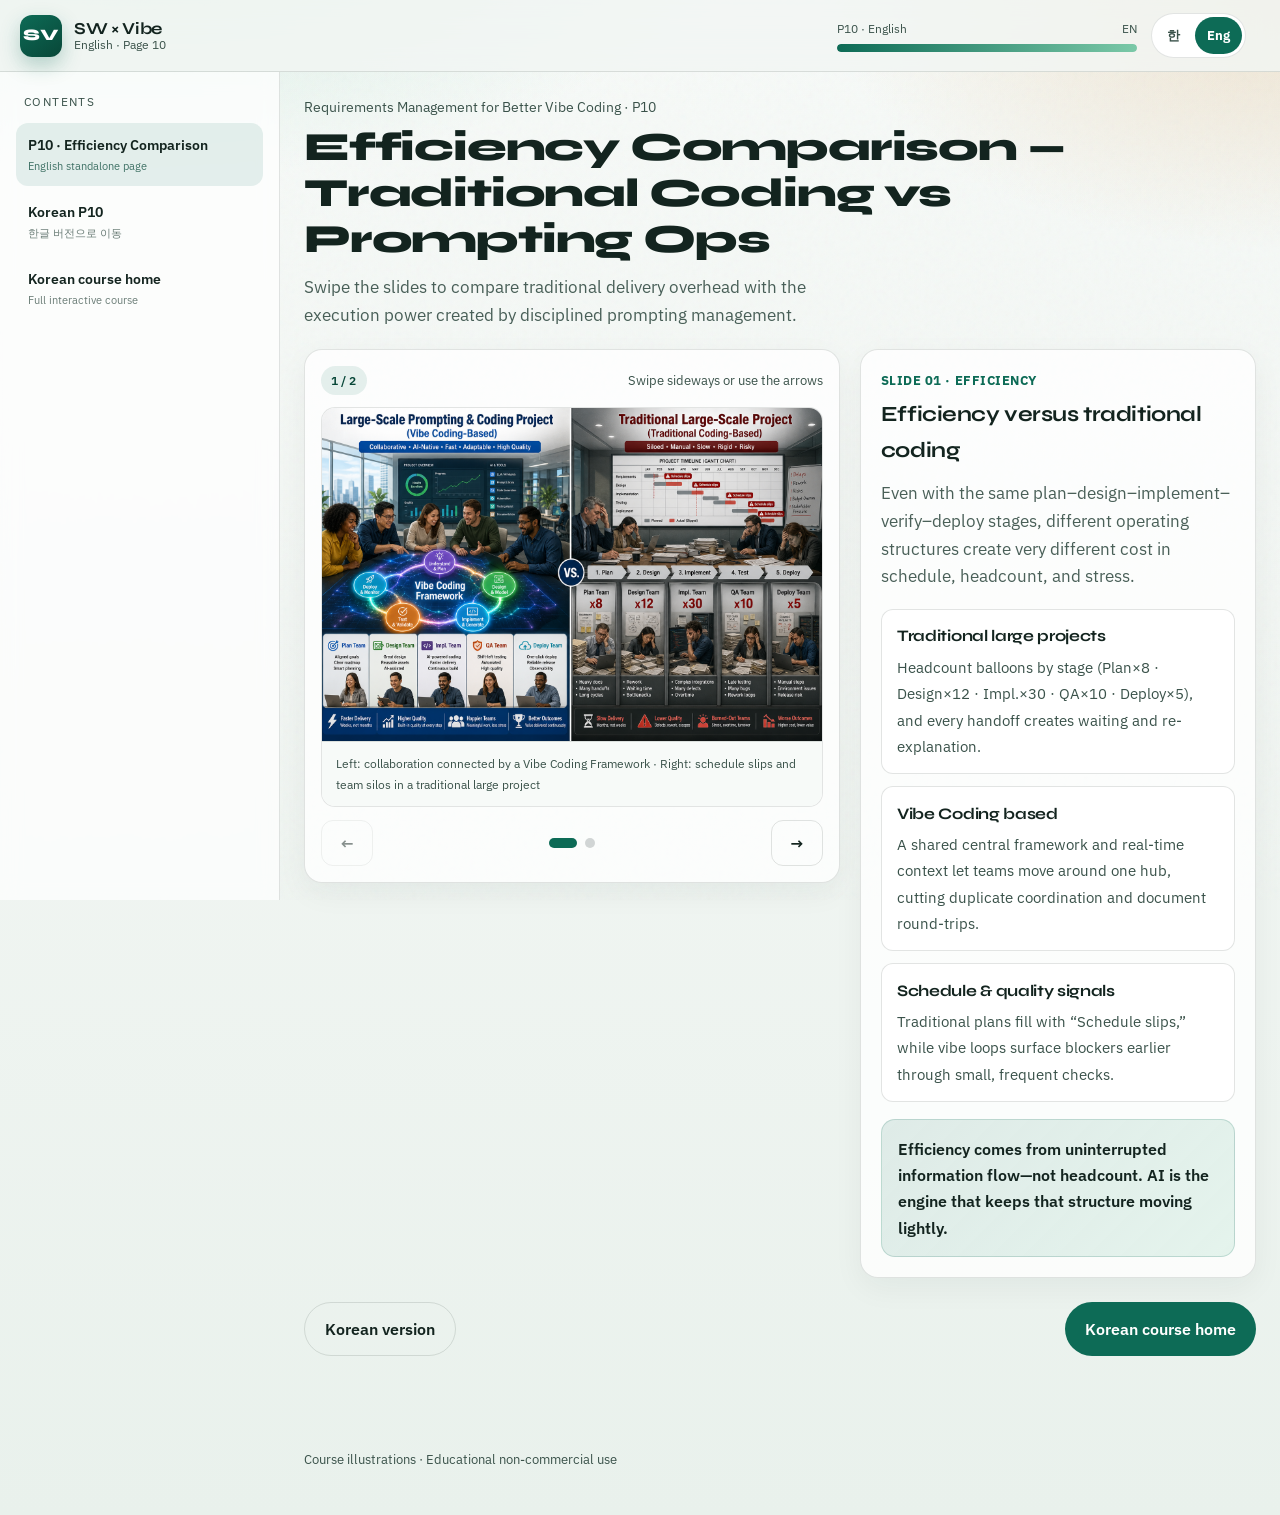
==== en/index.html @ ded4e6df "feat: split English P10 into standalone files with EN illustrations Move the English page into /en w" ====
<!DOCTYPE html>
<html lang="en">
<head>
  <meta charset="UTF-8" />
  <meta name="viewport" content="width=device-width, initial-scale=1" />
  <title>SW × Vibe Coding — Efficiency Comparison (English)</title>
  <meta name="description" content="English page: traditional coding vs prompting ops efficiency, with fully English illustrations." />
  <link rel="preconnect" href="https://fonts.googleapis.com" />
  <link rel="preconnect" href="https://fonts.gstatic.com" crossorigin />
  <link href="https://fonts.googleapis.com/css2?family=IBM+Plex+Sans:wght@300;400;500;600;700&family=Syne:wght@600;700;800&display=swap" rel="stylesheet" />
  <link rel="stylesheet" href="../css/styles.css" />
  <link rel="stylesheet" href="css/en.css" />
</head>
<body class="en-page">
  <div class="noise" aria-hidden="true"></div>

  <header class="topbar">
    <a class="brand" href="./">
      <span class="brand-mark">SV</span>
      <span class="brand-text">
        <strong>SW × Vibe</strong>
        <small>English · Page 10</small>
      </span>
    </a>
    <div class="progress-wrap" aria-label="Learning progress">
      <div class="progress-meta">
        <span>P10 · English</span>
        <span>EN</span>
      </div>
      <div class="progress-track"><div class="progress-fill" style="width:100%"></div></div>
    </div>
    <div class="lang-switch" role="group" aria-label="Language">
      <a class="lang-link" href="../#p10" data-lang="ko">한</a>
      <a class="lang-link active" href="./" data-lang="en" aria-current="page">Eng</a>
    </div>
  </header>

  <aside class="sidebar" id="sidebar">
    <p class="sidebar-label">Contents</p>
    <nav>
      <a href="./" class="active"><strong>P10 · Efficiency Comparison</strong><small>English standalone page</small></a>
      <a href="../#p10"><strong>Korean P10</strong><small>한글 버전으로 이동</small></a>
      <a href="../"><strong>Korean course home</strong><small>Full interactive course</small></a>
    </nav>
  </aside>

  <main id="app">
    <!-- English P10 injected by JS -->
  </main>

  <footer class="site-footer">
    <p>Course illustrations · Educational non-commercial use</p>
  </footer>

  <script src="js/content.js"></script>
  <script src="js/app.js"></script>
</body>
</html>
---- css/styles.css ----
:root {
  --ink: #13241f;
  --ink-soft: #3a524a;
  --paper: #f2f6f3;
  --paper-2: #e6efe9;
  --teal: #0d6b56;
  --teal-deep: #084738;
  --mint: #7bc9a8;
  --amber: #c67a1a;
  --amber-soft: #f3d5a2;
  --danger: #b33a3a;
  --ok: #1f8a5b;
  --line: rgba(19, 36, 31, 0.12);
  --shadow: 0 18px 50px rgba(8, 40, 30, 0.12);
  --radius: 18px;
  --font-display: "Syne", "IBM Plex Sans KR", sans-serif;
  --font-body: "IBM Plex Sans KR", sans-serif;
  --sidebar-w: 280px;
  --topbar-h: 72px;
}

* { box-sizing: border-box; }
html { scroll-behavior: smooth; }
body {
  margin: 0;
  font-family: var(--font-body);
  color: var(--ink);
  background:
    radial-gradient(1200px 600px at 10% -10%, rgba(123, 201, 168, 0.35), transparent 55%),
    radial-gradient(900px 500px at 100% 0%, rgba(198, 122, 26, 0.18), transparent 50%),
    linear-gradient(180deg, #f7faf8 0%, var(--paper) 40%, #e9f1ec 100%);
  min-height: 100vh;
  line-height: 1.65;
}

.noise {
  pointer-events: none;
  position: fixed;
  inset: 0;
  opacity: 0.035;
  z-index: 0;
  background-image: url("data:image/svg+xml,%3Csvg viewBox='0 0 200 200' xmlns='http://www.w3.org/2000/svg'%3E%3Cfilter id='n'%3E%3CfeTurbulence type='fractalNoise' baseFrequency='0.85' numOctaves='3' stitchTiles='stitch'/%3E%3C/filter%3E%3Crect width='100%25' height='100%25' filter='url(%23n)'/%3E%3C/svg%3E");
}

a { color: var(--teal-deep); }
button, input, textarea, select { font: inherit; }

.topbar {
  position: sticky;
  top: 0;
  z-index: 40;
  height: var(--topbar-h);
  display: grid;
  grid-template-columns: 1fr minmax(160px, 300px) auto auto;
  gap: 0.85rem;
  align-items: center;
  padding: 0 1.25rem;
  backdrop-filter: blur(14px);
  background: rgba(242, 246, 243, 0.82);
  border-bottom: 1px solid var(--line);
}

.lang-switch {
  display: inline-flex;
  align-items: center;
  gap: 0.2rem;
  padding: 0.2rem;
  border: 1px solid var(--line);
  border-radius: 999px;
  background: #fff;
  flex-shrink: 0;
}
.lang-switch button,
.lang-switch a.lang-link {
  border: none;
  background: transparent;
  color: var(--ink-soft);
  border-radius: 999px;
  padding: 0.45rem 0.75rem;
  font-weight: 700;
  font-size: 0.82rem;
  cursor: pointer;
  transition: 0.15s ease;
  text-decoration: none;
  display: inline-block;
}
.lang-switch button:hover,
.lang-switch a.lang-link:hover {
  color: var(--teal-deep);
}
.lang-switch button.active,
.lang-switch a.lang-link.active {
  background: var(--teal);
  color: #fff;
}
.lang-switch button:focus-visible,
.lang-switch a.lang-link:focus-visible {
  outline: 2px solid rgba(13, 107, 86, 0.35);
  outline-offset: 2px;
}

.brand {
  display: flex;
  align-items: center;
  gap: 0.75rem;
  text-decoration: none;
  color: inherit;
  min-width: 0;
}
.brand-mark {
  width: 42px;
  height: 42px;
  border-radius: 12px;
  display: grid;
  place-items: center;
  font-family: var(--font-display);
  font-weight: 800;
  color: #fff;
  background: linear-gradient(145deg, var(--teal), var(--teal-deep));
  box-shadow: 0 8px 20px rgba(13, 107, 86, 0.28);
}
.brand-text { display: flex; flex-direction: column; line-height: 1.15; }
.brand-text strong {
  font-family: var(--font-display);
  font-size: 1.05rem;
  letter-spacing: -0.02em;
}
.brand-text small { color: var(--ink-soft); font-size: 0.75rem; }

.progress-wrap { min-width: 0; }
.progress-meta {
  display: flex;
  justify-content: space-between;
  font-size: 0.75rem;
  color: var(--ink-soft);
  margin-bottom: 0.35rem;
}
.progress-track {
  height: 8px;
  border-radius: 999px;
  background: rgba(19, 36, 31, 0.08);
  overflow: hidden;
}
.progress-fill {
  height: 100%;
  width: 0%;
  border-radius: inherit;
  background: linear-gradient(90deg, var(--teal), var(--mint));
  transition: width 0.45s ease;
}

.nav-toggle {
  width: 44px;
  height: 44px;
  border: 1px solid var(--line);
  border-radius: 12px;
  background: #fff;
  display: none;
  flex-direction: column;
  justify-content: center;
  gap: 5px;
  padding: 0 11px;
  cursor: pointer;
}
.nav-toggle span {
  display: block;
  height: 2px;
  background: var(--ink);
  border-radius: 2px;
}

.sidebar {
  position: fixed;
  top: var(--topbar-h);
  left: 0;
  bottom: 0;
  width: var(--sidebar-w);
  padding: 1.25rem 1rem 2rem;
  overflow: auto;
  background: rgba(255, 255, 255, 0.72);
  border-right: 1px solid var(--line);
  backdrop-filter: blur(10px);
  z-index: 30;
}
.sidebar-label {
  margin: 0 0.5rem 0.75rem;
  font-size: 0.72rem;
  letter-spacing: 0.12em;
  text-transform: uppercase;
  color: var(--ink-soft);
}
.sidebar a {
  display: block;
  text-decoration: none;
  color: var(--ink-soft);
  padding: 0.65rem 0.75rem;
  border-radius: 12px;
  margin-bottom: 0.25rem;
  transition: 0.2s ease;
}
.sidebar a small {
  display: block;
  font-size: 0.7rem;
  opacity: 0.75;
}
.sidebar a strong {
  display: block;
  font-size: 0.9rem;
  font-weight: 600;
  color: var(--ink);
}
.sidebar a:hover,
.sidebar a.active {
  background: rgba(13, 107, 86, 0.1);
  color: var(--teal-deep);
}
.sidebar a.done::after {
  content: "✓";
  float: right;
  color: var(--ok);
  font-weight: 700;
}
.sidebar-section {
  margin: 1rem 0.5rem 0.4rem;
  font-size: 0.75rem;
  font-weight: 700;
  color: var(--teal);
}

.sidebar-backdrop {
  display: none;
  position: fixed;
  inset: 0;
  background: rgba(10, 24, 20, 0.35);
  z-index: 25;
}

#app {
  position: relative;
  z-index: 1;
  margin-left: var(--sidebar-w);
  padding: 1.5rem 1.5rem 4rem;
  min-height: calc(100vh - var(--topbar-h) - 60px);
}

.page { display: none; animation: rise 0.45s ease; }
.page.active { display: block; }

@keyframes rise {
  from { opacity: 0; transform: translateY(12px); }
  to { opacity: 1; transform: none; }
}
@keyframes pulseSoft {
  0%, 100% { transform: scale(1); }
  50% { transform: scale(1.03); }
}
@keyframes flow {
  0% { stroke-dashoffset: 24; }
  100% { stroke-dashoffset: 0; }
}
@keyframes blink {
  0%, 100% { opacity: 1; }
  50% { opacity: 0.35; }
}

.hero-panel {
  position: relative;
  overflow: hidden;
  border-radius: calc(var(--radius) + 6px);
  padding: clamp(1.5rem, 4vw, 3rem);
  color: #f7fffb;
  background:
    linear-gradient(135deg, rgba(8, 71, 56, 0.92), rgba(13, 107, 86, 0.78)),
    url("data:image/svg+xml,%3Csvg width='60' height='60' xmlns='http://www.w3.org/2000/svg'%3E%3Cpath d='M0 60L60 0M-10 10L10 -10M50 70L70 50' stroke='rgba(255,255,255,0.08)' stroke-width='1'/%3E%3C/svg%3E");
  box-shadow: var(--shadow);
  margin-bottom: 1.5rem;
}
.hero-panel.home {
  min-height: min(72vh, 640px);
  display: flex;
  flex-direction: column;
  justify-content: flex-end;
  gap: 1rem;
}
.kicker {
  display: inline-block;
  font-size: 0.78rem;
  letter-spacing: 0.14em;
  text-transform: uppercase;
  opacity: 0.85;
}
.hero-panel h1,
.page-head h1 {
  font-family: var(--font-display);
  font-weight: 800;
  letter-spacing: -0.03em;
  line-height: 1.15;
  margin: 0.35rem 0 0.75rem;
}
.hero-panel h1 { font-size: clamp(2.2rem, 5vw, 3.6rem); max-width: 14ch; }
.page-head h1 { font-size: clamp(1.7rem, 3.5vw, 2.5rem); }
.lead { font-size: 1.05rem; max-width: 55ch; opacity: 0.92; margin: 0; }
.cta-row { display: flex; flex-wrap: wrap; gap: 0.75rem; margin-top: 0.5rem; }

.btn {
  border: none;
  border-radius: 999px;
  padding: 0.8rem 1.25rem;
  cursor: pointer;
  font-weight: 600;
  transition: transform 0.15s ease, box-shadow 0.2s ease, background 0.2s ease;
}
.btn:hover { transform: translateY(-1px); }
.btn-primary {
  background: #fff;
  color: var(--teal-deep);
  box-shadow: 0 10px 24px rgba(0, 0, 0, 0.15);
}
.btn-ghost {
  background: rgba(255, 255, 255, 0.12);
  color: #fff;
  border: 1px solid rgba(255, 255, 255, 0.28);
}
.btn-teal {
  background: var(--teal);
  color: #fff;
}
.btn-outline {
  background: transparent;
  border: 1px solid var(--line);
  color: var(--ink);
}
.btn:disabled { opacity: 0.5; cursor: not-allowed; transform: none; }

.page-head {
  margin-bottom: 1.25rem;
}
.page-head .meta {
  color: var(--ink-soft);
  font-size: 0.85rem;
}
.grid-2 {
  display: grid;
  grid-template-columns: 1.1fr 0.9fr;
  gap: 1.25rem;
}
.grid-3 {
  display: grid;
  grid-template-columns: repeat(3, 1fr);
  gap: 1rem;
}

.panel {
  background: rgba(255, 255, 255, 0.78);
  border: 1px solid var(--line);
  border-radius: var(--radius);
  padding: 1.25rem;
  box-shadow: 0 10px 30px rgba(12, 40, 30, 0.05);
}
.panel h2, .panel h3 {
  font-family: var(--font-display);
  letter-spacing: -0.02em;
  margin: 0 0 0.75rem;
}
.panel h2 { font-size: 1.35rem; }
.panel h3 { font-size: 1.1rem; }

.media-frame {
  border-radius: 14px;
  overflow: hidden;
  border: 1px solid var(--line);
  background: #ffffff;
  position: relative;
  box-shadow: inset 0 0 0 1px rgba(19, 36, 31, 0.04);
}
.media-frame img {
  display: block;
  width: 100%;
  height: auto;
  max-height: 360px;
  object-fit: contain;
  object-position: center;
  background: #ffffff;
  padding: 0.75rem;
}
.media-frame figcaption {
  padding: 0.65rem 0.85rem;
  font-size: 0.78rem;
  color: var(--ink-soft);
  background: #f7faf8;
  border-top: 1px solid var(--line);
}

.stack { display: grid; gap: 1rem; }
.muted { color: var(--ink-soft); }
.chip {
  display: inline-flex;
  align-items: center;
  gap: 0.35rem;
  padding: 0.25rem 0.65rem;
  border-radius: 999px;
  background: rgba(13, 107, 86, 0.1);
  color: var(--teal-deep);
  font-size: 0.78rem;
  font-weight: 600;
}

.quiz {
  display: grid;
  gap: 0.65rem;
}
.quiz button {
  text-align: left;
  border: 1px solid var(--line);
  background: #fff;
  border-radius: 12px;
  padding: 0.85rem 1rem;
  cursor: pointer;
  transition: 0.15s ease;
}
.quiz button:hover { border-color: var(--teal); }
.quiz button.correct {
  border-color: var(--ok);
  background: rgba(31, 138, 91, 0.1);
}
.quiz button.wrong {
  border-color: var(--danger);
  background: rgba(179, 58, 58, 0.08);
}
.feedback {
  min-height: 1.4em;
  font-weight: 600;
  font-size: 0.92rem;
}
.feedback.ok { color: var(--ok); }
.feedback.bad { color: var(--danger); }

/* Interactive architecture */
.arch {
  display: grid;
  grid-template-columns: repeat(3, 1fr);
  gap: 0.75rem;
}
.arch-node {
  border: 1px solid var(--line);
  border-radius: 14px;
  padding: 1rem;
  background: #fff;
  cursor: pointer;
  transition: 0.2s ease;
  text-align: center;
}
.arch-node strong { display: block; font-family: var(--font-display); margin-bottom: 0.25rem; }
.arch-node.active {
  border-color: var(--teal);
  box-shadow: 0 0 0 3px rgba(13, 107, 86, 0.15);
  animation: pulseSoft 1.4s ease infinite;
}
.pipeline {
  display: flex;
  flex-wrap: wrap;
  gap: 0.5rem;
  margin-top: 1rem;
}
.pipeline span {
  flex: 1;
  min-width: 90px;
  text-align: center;
  padding: 0.7rem 0.5rem;
  border-radius: 12px;
  background: var(--paper-2);
  font-weight: 600;
  font-size: 0.85rem;
  opacity: 0.45;
  transition: 0.25s ease;
}
.pipeline span.on {
  opacity: 1;
  background: linear-gradient(135deg, var(--teal), #1a8f72);
  color: #fff;
}

/* Language levels */
.level-tabs {
  display: flex;
  flex-wrap: wrap;
  gap: 0.5rem;
  margin-bottom: 1rem;
}
.level-tabs button {
  border: 1px solid var(--line);
  background: #fff;
  border-radius: 999px;
  padding: 0.55rem 0.95rem;
  cursor: pointer;
}
.level-tabs button.active {
  background: var(--teal);
  color: #fff;
  border-color: var(--teal);
}
.code-box {
  font-family: ui-monospace, SFMono-Regular, Menlo, Consolas, monospace;
  background: #10241e;
  color: #d7f5e8;
  border-radius: 14px;
  padding: 1rem;
  font-size: 0.86rem;
  overflow: auto;
  white-space: pre;
  line-height: 1.5;
}

/* V-model */
.vmodel {
  display: grid;
  grid-template-columns: 1fr auto 1fr;
  gap: 0.75rem;
  align-items: stretch;
}
.v-col { display: grid; gap: 0.55rem; }
.v-node {
  border: 1px solid var(--line);
  border-radius: 12px;
  padding: 0.75rem;
  background: #fff;
  cursor: pointer;
  transition: 0.2s ease;
}
.v-node small { display: block; color: var(--ink-soft); font-size: 0.75rem; }
.v-node.left { border-left: 4px solid var(--teal); }
.v-node.right { border-right: 4px solid var(--amber); text-align: right; }
.v-node.center {
  align-self: center;
  text-align: center;
  border: 2px solid var(--teal);
  font-weight: 700;
}
.v-node.active, .v-node.pair {
  background: rgba(13, 107, 86, 0.1);
  box-shadow: 0 0 0 2px rgba(13, 107, 86, 0.18);
}
.v-mid {
  width: 28px;
  background: linear-gradient(180deg, transparent, var(--mint), transparent);
  border-radius: 999px;
  opacity: 0.5;
}

/* Standards */
.tabs {
  display: flex;
  flex-wrap: wrap;
  gap: 0.5rem;
  margin-bottom: 1rem;
}
.tabs button {
  border: 1px solid var(--line);
  background: #fff;
  border-radius: 12px;
  padding: 0.65rem 0.9rem;
  cursor: pointer;
  font-weight: 600;
}
.tabs button.active {
  background: var(--ink);
  color: #fff;
}
.tab-panel { display: none; }
.tab-panel.active { display: block; animation: rise 0.35s ease; }

/* Checklist */
.check-list { display: grid; gap: 0.55rem; }
.check-list label {
  display: flex;
  gap: 0.7rem;
  align-items: flex-start;
  padding: 0.75rem;
  border-radius: 12px;
  border: 1px solid var(--line);
  background: #fff;
  cursor: pointer;
}
.check-list input { margin-top: 0.25rem; accent-color: var(--teal); }
.score-ring {
  width: 120px;
  height: 120px;
  border-radius: 50%;
  display: grid;
  place-items: center;
  margin: 0 auto;
  background:
    radial-gradient(circle at center, #fff 56%, transparent 57%),
    conic-gradient(var(--teal) var(--p, 0%), rgba(19, 36, 31, 0.08) 0);
  font-family: var(--font-display);
  font-size: 1.6rem;
  font-weight: 800;
}

/* Guidelines */
.guide-list { display: grid; gap: 0.75rem; counter-reset: g; }
.guide-item {
  border: 1px solid var(--line);
  border-radius: 14px;
  background: #fff;
  overflow: hidden;
}
.guide-item summary {
  list-style: none;
  cursor: pointer;
  padding: 1rem 1.1rem;
  font-weight: 700;
  display: flex;
  gap: 0.75rem;
  align-items: center;
}
.guide-item summary::-webkit-details-marker { display: none; }
.guide-item summary::before {
  counter-increment: g;
  content: counter(g);
  width: 28px;
  height: 28px;
  border-radius: 8px;
  display: grid;
  place-items: center;
  background: var(--paper-2);
  color: var(--teal-deep);
  font-family: var(--font-display);
}
.guide-item[open] summary::before {
  background: var(--teal);
  color: #fff;
}
.guide-body {
  padding: 0 1.1rem 1.1rem 3.2rem;
  color: var(--ink-soft);
}

/* Chat simulator */
.chat {
  display: grid;
  grid-template-rows: 1fr auto;
  min-height: 420px;
  border: 1px solid var(--line);
  border-radius: 16px;
  overflow: hidden;
  background: #fff;
}
.chat-log {
  padding: 1rem;
  overflow: auto;
  display: grid;
  gap: 0.75rem;
  background:
    linear-gradient(180deg, rgba(230, 239, 233, 0.55), transparent 120px),
    #fff;
  max-height: 360px;
}
.bubble {
  max-width: 85%;
  padding: 0.8rem 1rem;
  border-radius: 16px;
  font-size: 0.92rem;
  white-space: pre-wrap;
}
.bubble.agent {
  background: var(--paper-2);
  border-bottom-left-radius: 4px;
  justify-self: start;
}
.bubble.user {
  background: var(--teal);
  color: #fff;
  border-bottom-right-radius: 4px;
  justify-self: end;
}
.chat-input {
  display: grid;
  grid-template-columns: 1fr auto;
  gap: 0.5rem;
  padding: 0.75rem;
  border-top: 1px solid var(--line);
}
.chat-input textarea {
  resize: none;
  min-height: 52px;
  border-radius: 12px;
  border: 1px solid var(--line);
  padding: 0.7rem 0.85rem;
}
.presets {
  display: flex;
  flex-wrap: wrap;
  gap: 0.45rem;
  margin-bottom: 0.75rem;
}
.presets button {
  border: 1px dashed var(--line);
  background: rgba(255, 255, 255, 0.7);
  border-radius: 999px;
  padding: 0.4rem 0.75rem;
  cursor: pointer;
  font-size: 0.8rem;
}

.module-cards {
  display: grid;
  grid-template-columns: repeat(3, 1fr);
  gap: 1rem;
  margin-top: 1.5rem;
}
.module-card {
  text-decoration: none;
  color: inherit;
  border-radius: var(--radius);
  padding: 1.25rem;
  background: #fff;
  border: 1px solid var(--line);
  transition: 0.2s ease;
  min-height: 180px;
  display: flex;
  flex-direction: column;
  justify-content: space-between;
}
.module-card:hover {
  transform: translateY(-3px);
  box-shadow: var(--shadow);
  border-color: rgba(13, 107, 86, 0.35);
}
.module-card .num {
  font-family: var(--font-display);
  font-size: 2rem;
  font-weight: 800;
  color: var(--teal);
  line-height: 1;
}
.pager {
  display: flex;
  justify-content: space-between;
  gap: 0.75rem;
  margin-top: 1.5rem;
}

.impact-bars { display: grid; gap: 0.75rem; }
.bar-row label {
  display: flex;
  justify-content: space-between;
  font-size: 0.85rem;
  margin-bottom: 0.25rem;
}
.bar {
  height: 12px;
  border-radius: 999px;
  background: rgba(19, 36, 31, 0.08);
  overflow: hidden;
}
.bar i {
  display: block;
  height: 100%;
  width: 0;
  background: linear-gradient(90deg, var(--amber), var(--teal));
  border-radius: inherit;
  transition: width 1s ease;
}

.prompt-builder label {
  display: block;
  font-weight: 600;
  margin: 0.75rem 0 0.35rem;
  font-size: 0.9rem;
}
.prompt-builder input,
.prompt-builder textarea,
.prompt-builder select {
  width: 100%;
  border: 1px solid var(--line);
  border-radius: 12px;
  padding: 0.7rem 0.85rem;
  background: #fff;
}
.prompt-preview {
  margin-top: 1rem;
  background: #10241e;
  color: #d7f5e8;
  border-radius: 14px;
  padding: 1rem;
  white-space: pre-wrap;
  font-size: 0.86rem;
  min-height: 140px;
}

.site-footer {
  margin-left: var(--sidebar-w);
  padding: 1rem 1.5rem 2rem;
  color: var(--ink-soft);
  font-size: 0.8rem;
}

.timeline {
  display: grid;
  gap: 0.75rem;
  position: relative;
}
.timeline::before {
  content: "";
  position: absolute;
  left: 10px;
  top: 8px;
  bottom: 8px;
  width: 2px;
  background: linear-gradient(var(--teal), var(--amber));
}
.t-item {
  display: grid;
  grid-template-columns: 22px 1fr;
  gap: 0.75rem;
  align-items: start;
}
.t-dot {
  width: 22px;
  height: 22px;
  border-radius: 50%;
  background: #fff;
  border: 3px solid var(--teal);
  margin-top: 0.2rem;
}
.t-body {
  background: #fff;
  border: 1px solid var(--line);
  border-radius: 12px;
  padding: 0.75rem 0.9rem;
}
.t-body strong { display: block; }

/* P10 story carousel */
.story-carousel {
  display: grid;
  grid-template-columns: 1.15fr 0.85fr;
  gap: 1.25rem;
  align-items: start;
}
.story-media {
  padding: 1rem;
}
.story-toolbar {
  display: flex;
  justify-content: space-between;
  align-items: center;
  gap: 0.75rem;
  margin-bottom: 0.75rem;
}
.story-hint { font-size: 0.8rem; }
.story-viewport {
  overflow: hidden;
  border-radius: 14px;
  border: 1px solid var(--line);
  background: #fff;
  touch-action: pan-y;
  cursor: grab;
  outline: none;
}
.story-viewport:focus-visible {
  box-shadow: 0 0 0 3px rgba(13, 107, 86, 0.2);
}
.story-viewport:active { cursor: grabbing; }
.story-track {
  display: flex;
  width: 100%;
  transition: transform 0.45s cubic-bezier(0.22, 1, 0.36, 1);
  will-change: transform;
}
.story-slide {
  flex: 0 0 100%;
  margin: 0;
  min-width: 100%;
}
.story-slide img {
  display: block;
  width: 100%;
  height: auto;
  max-height: min(52vh, 520px);
  object-fit: contain;
  background: #f7faf8;
  user-select: none;
  -webkit-user-drag: none;
}
.story-slide figcaption {
  padding: 0.7rem 0.9rem;
  font-size: 0.78rem;
  color: var(--ink-soft);
  background: #f7faf8;
  border-top: 1px solid var(--line);
}
.story-slide.is-pending figcaption {
  color: var(--amber);
  font-weight: 600;
}
.story-controls {
  display: flex;
  align-items: center;
  justify-content: space-between;
  gap: 0.75rem;
  margin-top: 0.85rem;
}
.story-nav {
  min-width: 52px;
  padding: 0.55rem 0.9rem;
  border-radius: 12px;
}
.story-dots {
  display: flex;
  gap: 0.45rem;
  align-items: center;
}
.story-dot {
  width: 10px;
  height: 10px;
  border-radius: 50%;
  border: none;
  padding: 0;
  background: rgba(19, 36, 31, 0.18);
  cursor: pointer;
  transition: 0.2s ease;
}
.story-dot.active {
  width: 28px;
  border-radius: 999px;
  background: var(--teal);
}
.story-copy .meta {
  color: var(--teal);
  font-size: 0.8rem;
  font-weight: 700;
  letter-spacing: 0.04em;
  text-transform: uppercase;
}
.story-copy h2 {
  margin-top: 0.35rem;
}
.story-copy.swap {
  animation: rise 0.35s ease;
}
.story-points {
  list-style: none;
  padding: 0;
  margin: 1.1rem 0;
  display: grid;
  gap: 0.75rem;
}
.story-points li {
  padding: 0.85rem 0.95rem;
  border-radius: 12px;
  border: 1px solid var(--line);
  background: #fff;
}
.story-points strong {
  display: block;
  margin-bottom: 0.25rem;
  font-family: var(--font-display);
  letter-spacing: -0.02em;
}
.story-points span {
  color: var(--ink-soft);
  font-size: 0.92rem;
}
.story-takeaway {
  margin-top: 0.5rem;
  padding: 0.95rem 1rem;
  border-radius: 14px;
  background: linear-gradient(135deg, rgba(13, 107, 86, 0.12), rgba(123, 201, 168, 0.18));
  border: 1px solid rgba(13, 107, 86, 0.18);
  font-weight: 600;
}

@media (max-width: 980px) {
  .grid-2, .grid-3, .module-cards, .arch, .vmodel, .story-carousel { grid-template-columns: 1fr; }
  .v-mid { display: none; }
  .v-node.right { text-align: left; border-right: none; border-left: 4px solid var(--amber); }
}

@media (max-width: 860px) {
  .nav-toggle { display: flex; }
  .sidebar {
    transform: translateX(-105%);
    transition: transform 0.25s ease;
  }
  .sidebar.open { transform: none; }
  .sidebar-backdrop.open { display: block; }
  #app, .site-footer { margin-left: 0; }
  .topbar { grid-template-columns: 1fr auto auto auto; }
  .progress-wrap { display: none; }
  .hero-panel.home { min-height: auto; }
}
---- en/css/en.css ----
/* English standalone page overrides */
.en-page {
  --font-body: "IBM Plex Sans", "IBM Plex Sans KR", sans-serif;
}

.en-page .sidebar {
  /* Always visible on desktop; no mobile drawer needed for single-page EN view */
}

.en-page .lang-switch a.lang-link {
  border: none;
  background: transparent;
  color: var(--ink-soft);
  border-radius: 999px;
  padding: 0.45rem 0.75rem;
  font-weight: 700;
  font-size: 0.82rem;
  text-decoration: none;
  display: inline-block;
}
.en-page .lang-switch a.lang-link:hover {
  color: var(--teal-deep);
}
.en-page .lang-switch a.lang-link.active {
  background: var(--teal);
  color: #fff;
}

.en-page .pager a.btn {
  text-decoration: none;
  display: inline-flex;
  align-items: center;
  justify-content: center;
}

.en-page .nav-toggle {
  display: none !important;
}

@media (max-width: 860px) {
  .en-page .sidebar {
    position: static;
    width: auto;
    transform: none;
    border-right: none;
    border-bottom: 1px solid var(--line);
    background: rgba(255, 255, 255, 0.85);
    padding: 0.75rem 1rem 1rem;
  }
  .en-page #app,
  .en-page .site-footer {
    margin-left: 0;
  }
  .en-page .topbar {
    grid-template-columns: 1fr auto;
  }
  .en-page .progress-wrap {
    display: none;
  }
}
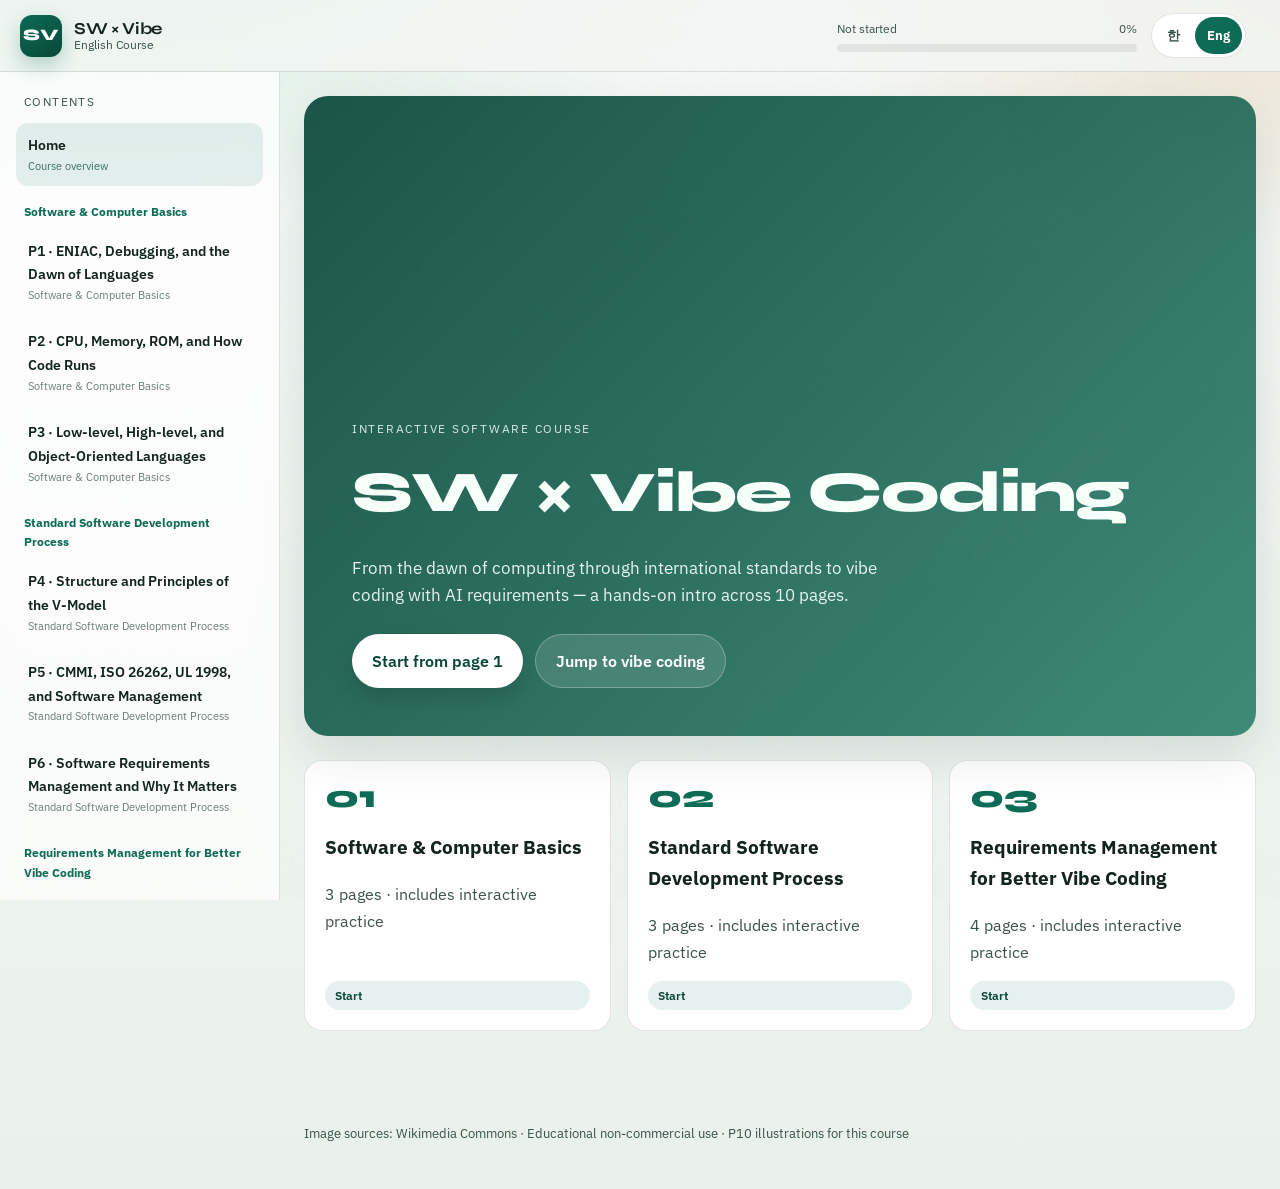
==== commit ae19d657: "feat: expand English course to full P1–P10 standalone SPA Mirror the Korean interactive course under" ====
--- a/en/index.html
+++ b/en/index.html
@@ -3,8 +3,8 @@
 <head>
   <meta charset="UTF-8" />
   <meta name="viewport" content="width=device-width, initial-scale=1" />
-  <title>SW × Vibe Coding — Efficiency Comparison (English)</title>
-  <meta name="description" content="English page: traditional coding vs prompting ops efficiency, with fully English illustrations." />
+  <title>SW × Vibe Coding — English Course</title>
+  <meta name="description" content="English interactive course: computer basics, software standards, and vibe coding requirements across 10 pages." />
   <link rel="preconnect" href="https://fonts.googleapis.com" />
   <link rel="preconnect" href="https://fonts.gstatic.com" crossorigin />
   <link href="https://fonts.googleapis.com/css2?family=IBM+Plex+Sans:wght@300;400;500;600;700&family=Syne:wght@600;700;800&display=swap" rel="stylesheet" />
@@ -15,41 +15,41 @@
   <div class="noise" aria-hidden="true"></div>
 
   <header class="topbar">
-    <a class="brand" href="./">
+    <a class="brand" href="#home" data-nav="home">
       <span class="brand-mark">SV</span>
       <span class="brand-text">
         <strong>SW × Vibe</strong>
-        <small>English · Page 10</small>
+        <small>English Course</small>
       </span>
     </a>
     <div class="progress-wrap" aria-label="Learning progress">
       <div class="progress-meta">
-        <span>P10 · English</span>
-        <span>EN</span>
+        <span id="progressLabel">Not started</span>
+        <span id="progressPct">0%</span>
       </div>
-      <div class="progress-track"><div class="progress-fill" style="width:100%"></div></div>
+      <div class="progress-track"><div class="progress-fill" id="progressFill"></div></div>
     </div>
     <div class="lang-switch" role="group" aria-label="Language">
-      <a class="lang-link" href="../#p10" data-lang="ko">한</a>
-      <a class="lang-link active" href="./" data-lang="en" aria-current="page">Eng</a>
+      <a class="lang-link" id="langToKo" href="../#home">한</a>
+      <a class="lang-link active" href="./" aria-current="page">Eng</a>
     </div>
+    <button class="nav-toggle" id="navToggle" aria-label="Open contents" aria-expanded="false">
+      <span></span><span></span><span></span>
+    </button>
   </header>
 
   <aside class="sidebar" id="sidebar">
     <p class="sidebar-label">Contents</p>
-    <nav>
-      <a href="./" class="active"><strong>P10 · Efficiency Comparison</strong><small>English standalone page</small></a>
-      <a href="../#p10"><strong>Korean P10</strong><small>한글 버전으로 이동</small></a>
-      <a href="../"><strong>Korean course home</strong><small>Full interactive course</small></a>
-    </nav>
+    <nav id="sideNav"></nav>
   </aside>
+  <div class="sidebar-backdrop" id="sidebarBackdrop"></div>
 
   <main id="app">
-    <!-- English P10 injected by JS -->
+    <!-- English pages injected by JS -->
   </main>
 
   <footer class="site-footer">
-    <p>Course illustrations · Educational non-commercial use</p>
+    <p>Image sources: Wikimedia Commons · Educational non-commercial use · P10 illustrations for this course</p>
   </footer>
 
   <script src="js/content.js"></script>
--- a/en/css/en.css
+++ b/en/css/en.css
@@ -1,10 +1,6 @@
-/* English standalone page overrides */
+/* English standalone course overrides */
 .en-page {
   --font-body: "IBM Plex Sans", "IBM Plex Sans KR", sans-serif;
-}
-
-.en-page .sidebar {
-  /* Always visible on desktop; no mobile drawer needed for single-page EN view */
 }
 
 .en-page .lang-switch a.lang-link {
@@ -33,28 +29,8 @@
   justify-content: center;
 }
 
-.en-page .nav-toggle {
-  display: none !important;
-}
-
 @media (max-width: 860px) {
-  .en-page .sidebar {
-    position: static;
-    width: auto;
-    transform: none;
-    border-right: none;
-    border-bottom: 1px solid var(--line);
-    background: rgba(255, 255, 255, 0.85);
-    padding: 0.75rem 1rem 1rem;
-  }
-  .en-page #app,
-  .en-page .site-footer {
-    margin-left: 0;
-  }
   .en-page .topbar {
-    grid-template-columns: 1fr auto;
-  }
-  .en-page .progress-wrap {
-    display: none;
+    grid-template-columns: 1fr auto auto;
   }
 }
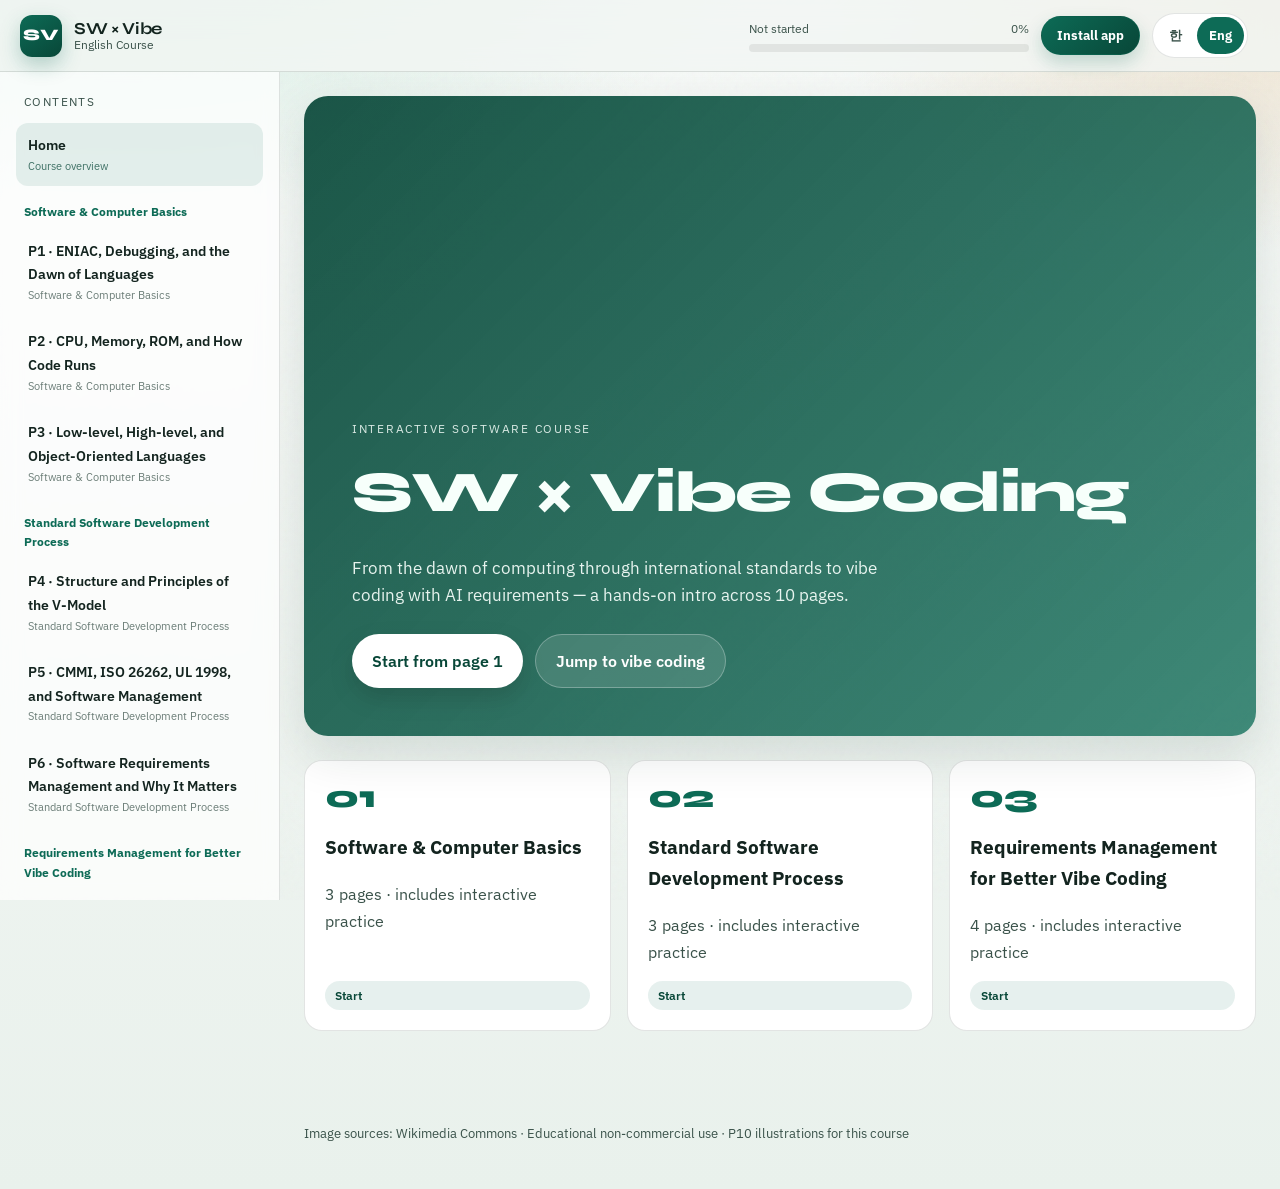
==== commit 3f1ad1fd: "feat: add PWA install button with manifest and service worker Enable install-to-home-screen via an I" ====
--- a/en/index.html
+++ b/en/index.html
@@ -5,6 +5,14 @@
   <meta name="viewport" content="width=device-width, initial-scale=1" />
   <title>SW × Vibe Coding — English Course</title>
   <meta name="description" content="English interactive course: computer basics, software standards, and vibe coding requirements across 10 pages." />
+  <meta name="theme-color" content="#0d6b56" />
+  <meta name="mobile-web-app-capable" content="yes" />
+  <meta name="apple-mobile-web-app-capable" content="yes" />
+  <meta name="apple-mobile-web-app-status-bar-style" content="default" />
+  <meta name="apple-mobile-web-app-title" content="SW×Vibe" />
+  <link rel="manifest" href="../manifest.webmanifest" />
+  <link rel="apple-touch-icon" href="../assets/icons/apple-touch-icon.png" />
+  <link rel="icon" type="image/png" sizes="192x192" href="../assets/icons/icon-192.png" />
   <link rel="preconnect" href="https://fonts.googleapis.com" />
   <link rel="preconnect" href="https://fonts.gstatic.com" crossorigin />
   <link href="https://fonts.googleapis.com/css2?family=IBM+Plex+Sans:wght@300;400;500;600;700&family=Syne:wght@600;700;800&display=swap" rel="stylesheet" />
@@ -29,6 +37,7 @@
       </div>
       <div class="progress-track"><div class="progress-fill" id="progressFill"></div></div>
     </div>
+    <button type="button" class="btn-pwa" id="pwaInstallBtn" aria-label="Install as app">Install app</button>
     <div class="lang-switch" role="group" aria-label="Language">
       <a class="lang-link" id="langToKo" href="../#home">한</a>
       <a class="lang-link active" href="./" aria-current="page">Eng</a>
@@ -54,5 +63,6 @@
 
   <script src="js/content.js"></script>
   <script src="js/app.js"></script>
+  <script src="../js/pwa.js"></script>
 </body>
 </html>
--- a/css/styles.css
+++ b/css/styles.css
@@ -51,8 +51,8 @@
   z-index: 40;
   height: var(--topbar-h);
   display: grid;
-  grid-template-columns: 1fr minmax(160px, 300px) auto auto;
-  gap: 0.85rem;
+  grid-template-columns: 1fr minmax(140px, 280px) auto auto auto;
+  gap: 0.75rem;
   align-items: center;
   padding: 0 1.25rem;
   backdrop-filter: blur(14px);
@@ -97,6 +97,71 @@
 .lang-switch a.lang-link:focus-visible {
   outline: 2px solid rgba(13, 107, 86, 0.35);
   outline-offset: 2px;
+}
+
+.btn-pwa {
+  border: 1px solid rgba(13, 107, 86, 0.28);
+  background: linear-gradient(135deg, var(--teal), var(--teal-deep));
+  color: #fff;
+  border-radius: 999px;
+  padding: 0.5rem 0.95rem;
+  font-weight: 700;
+  font-size: 0.82rem;
+  cursor: pointer;
+  white-space: nowrap;
+  box-shadow: 0 8px 18px rgba(13, 107, 86, 0.22);
+  transition: transform 0.15s ease, box-shadow 0.2s ease, opacity 0.2s ease;
+  flex-shrink: 0;
+}
+.btn-pwa:hover {
+  transform: translateY(-1px);
+  box-shadow: 0 10px 22px rgba(13, 107, 86, 0.28);
+}
+.btn-pwa:disabled,
+.btn-pwa.is-installed {
+  opacity: 0.72;
+  cursor: default;
+  transform: none;
+  background: #fff;
+  color: var(--teal-deep);
+  border-color: var(--line);
+  box-shadow: none;
+}
+
+.pwa-tip {
+  position: fixed;
+  right: 1rem;
+  bottom: 1rem;
+  z-index: 80;
+  max-width: min(360px, calc(100vw - 2rem));
+  background: #10241e;
+  color: #e8fff6;
+  border-radius: 16px;
+  padding: 1rem 2.2rem 1rem 1rem;
+  box-shadow: var(--shadow);
+  animation: rise 0.3s ease;
+}
+.pwa-tip strong {
+  display: block;
+  font-family: var(--font-display);
+  margin-bottom: 0.35rem;
+}
+.pwa-tip p {
+  margin: 0;
+  font-size: 0.88rem;
+  line-height: 1.5;
+  color: rgba(232, 255, 246, 0.88);
+}
+.pwa-tip-close {
+  position: absolute;
+  top: 0.45rem;
+  right: 0.55rem;
+  border: none;
+  background: transparent;
+  color: #fff;
+  font-size: 1.25rem;
+  cursor: pointer;
+  line-height: 1;
 }
 
 .brand {
@@ -987,7 +1052,8 @@
   .sidebar.open { transform: none; }
   .sidebar-backdrop.open { display: block; }
   #app, .site-footer { margin-left: 0; }
-  .topbar { grid-template-columns: 1fr auto auto auto; }
+  .topbar { grid-template-columns: 1fr auto auto auto auto; }
   .progress-wrap { display: none; }
+  .btn-pwa { padding: 0.45rem 0.75rem; font-size: 0.78rem; }
   .hero-panel.home { min-height: auto; }
 }
